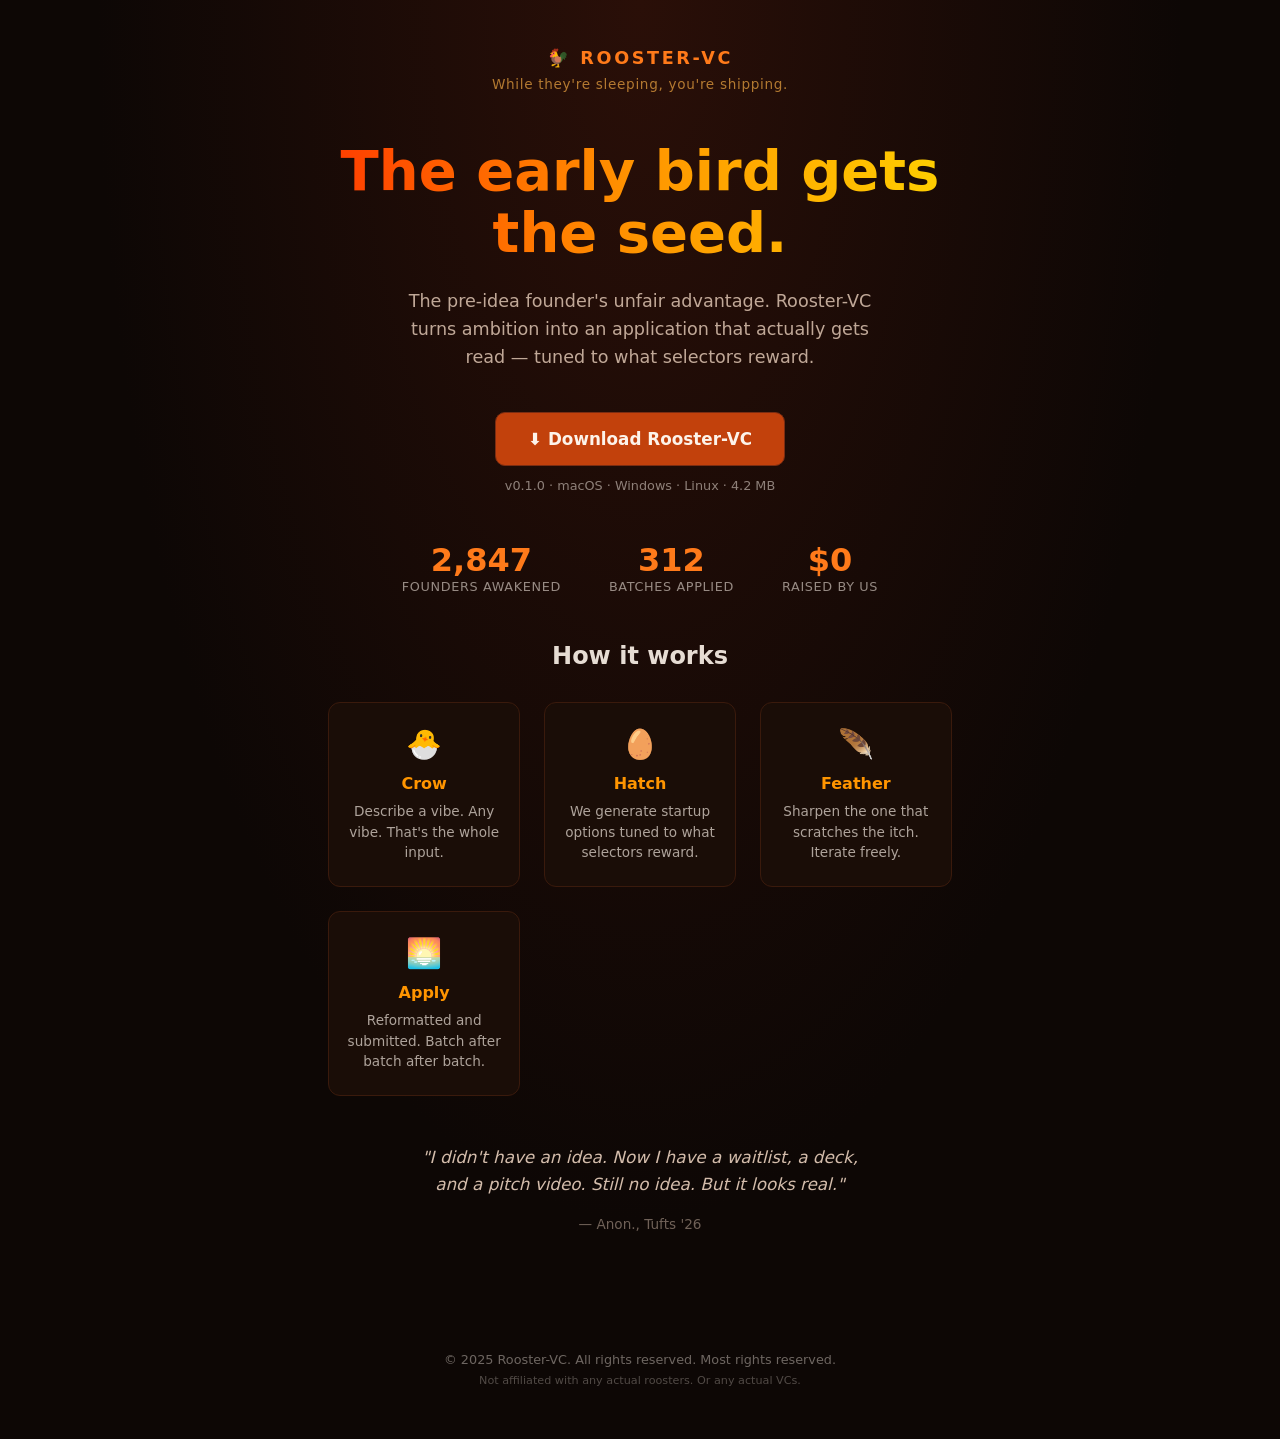
==== index.html @ cf25985c "SERIES A WHOOOO i have become death destryoer of worlds" ====
<!DOCTYPE html>
<html lang="en">
<head>
  <meta charset="UTF-8">
  <meta name="viewport" content="width=device-width, initial-scale=1.0">
  <title>Rooster-VC — While they're sleeping, you're shipping.</title>
  <link rel="stylesheet" href="style.css">
</head>
<body>
  <header>
    <div class="logo">🐓 ROOSTER-VC</div>
    <div class="tagline">While they're sleeping, you're shipping.</div>
  </header>

  <main>
    <h1>The early bird gets the seed.</h1>

    <p class="subhead">
      The pre-idea founder's unfair advantage. Rooster-VC turns ambition
      into an application that actually gets read — tuned to what
      selectors reward.
    </p>

    <div class="cta-block">
      <a href="#" class="download-btn" id="download">
        ⬇ Download Rooster-VC
      </a>
      <p class="meta">v0.1.0 · macOS · Windows · Linux · 4.2 MB</p>
    </div>

    <div class="stats">
      <div class="stat">
        <div class="num">2,847</div>
        <div class="label">founders awakened</div>
      </div>
      <div class="stat">
        <div class="num">312</div>
        <div class="label">batches applied</div>
      </div>
      <div class="stat">
        <div class="num">$0</div>
        <div class="label">raised by us</div>
      </div>
    </div>

    <section class="features">
      <h2>How it works</h2>
      <div class="grid">
        <div class="feature">
          <div class="icon">🐣</div>
          <h3>Crow</h3>
          <p>Describe a vibe. Any vibe. That's the whole input.</p>
        </div>
        <div class="feature">
          <div class="icon">🥚</div>
          <h3>Hatch</h3>
          <p>We generate startup options tuned to what selectors reward.</p>
        </div>
        <div class="feature">
          <div class="icon">🪶</div>
          <h3>Feather</h3>
          <p>Sharpen the one that scratches the itch. Iterate freely.</p>
        </div>
        <div class="feature">
          <div class="icon">🌅</div>
          <h3>Apply</h3>
          <p>Reformatted and submitted. Batch after batch after batch.</p>
        </div>
      </div>
    </section>

    <section class="quote">
      <p>"I didn't have an idea. Now I have a waitlist, a deck, and a
      pitch video. Still no idea. But it looks real."</p>
      <p class="attribution">— Anon., Tufts '26</p>
    </section>
  </main>

  <footer>
    <p>© 2025 Rooster-VC. All rights reserved. Most rights reserved.</p>
    <p class="fine">Not affiliated with any actual roosters. Or any actual VCs.</p>
  </footer>

  <script src="script.js"></script>
</body>
</html>
---- style.css ----
* { margin: 0; padding: 0; box-sizing: border-box; }

body {
  font-family: -apple-system, system-ui, sans-serif;
  background: #0d0705;
  background-image: radial-gradient(ellipse at top, #2a0f08 0%, #0d0705 60%);
  color: #fdf3ea;
  min-height: 100vh;
  padding: 3rem 2rem;
  display: flex;
  flex-direction: column;
  align-items: center;
  text-align: center;
}

header { margin-bottom: 3rem; }
.logo { font-size: 1.1rem; letter-spacing: 0.15em; font-weight: 800; color: #ff7a1a; }
.tagline {
  font-size: 0.85rem;
  opacity: 0.65;
  margin-top: 0.5rem;
  letter-spacing: 0.05em;
  color: #ffb347;
}

h1 {
  font-size: clamp(2rem, 6vw, 3.5rem);
  font-weight: 800;
  line-height: 1.1;
  margin-bottom: 1.5rem;
  max-width: 16ch;
  background: linear-gradient(90deg, #ff3d00, #ff9500, #ffd000);
  -webkit-background-clip: text;
  background-clip: text;
  color: transparent;
}

.subhead {
  font-size: 1.1rem;
  opacity: 0.75;
  max-width: 44ch;
  margin: 0 auto 2.5rem;
  line-height: 1.6;
  color: #f6dcc8;
}

.cta-block { margin-bottom: 3rem; }

.download-btn {
  display: inline-block;
  padding: 1rem 2rem;
  font-size: 1.05rem;
  font-weight: 700;
  background: #c2410c;
  color: #fdf3ea;
  text-decoration: none;
  border: 1px solid #7c2d12;
  border-radius: 10px;
  transition: background 0.15s, border-color 0.15s;
}

.download-btn:hover {
  background: #ea580c;
  border-color: #c2410c;
}
.download-btn:hover {
  transform: translateY(-2px);
  box-shadow: 0 0 36px rgba(255, 100, 0, 0.55);
}

.meta { font-size: 0.8rem; opacity: 0.5; margin-top: 0.8rem; }

.stats {
  display: flex;
  gap: 3rem;
  margin: 3rem 0;
  flex-wrap: wrap;
  justify-content: center;
}

.stat .num { font-size: 2rem; font-weight: 800; color: #ff7a1a; }
.stat .label {
  font-size: 0.8rem;
  opacity: 0.55;
  letter-spacing: 0.05em;
  text-transform: uppercase;
}

.features { max-width: 800px; margin: 3rem 0; }
.features h2 { font-size: 1.5rem; margin-bottom: 2rem; opacity: 0.9; }

.grid {
  display: grid;
  grid-template-columns: repeat(auto-fit, minmax(160px, 1fr));
  gap: 1.5rem;
}

.feature {
  background: #1a0d07;
  border: 1px solid #3a1a0c;
  border-radius: 12px;
  padding: 1.5rem 1rem;
  transition: border-color 0.15s, transform 0.15s;
}

.feature:hover { border-color: #ff7a1a; transform: translateY(-2px); }

.feature .icon { font-size: 1.8rem; margin-bottom: 0.8rem; }
.feature h3 { font-size: 1rem; margin-bottom: 0.5rem; color: #ff9500; }
.feature p { font-size: 0.85rem; opacity: 0.65; line-height: 1.5; }

.quote {
  max-width: 42ch;
  margin: 3rem auto;
  font-style: italic;
  font-size: 1.05rem;
  opacity: 0.85;
  line-height: 1.6;
  color: #f6dcc8;
}

.attribution { font-style: normal; font-size: 0.85rem; opacity: 0.5; margin-top: 1rem; }

footer {
  margin-top: 4rem;
  font-size: 0.8rem;
  opacity: 0.4;
  line-height: 1.8;
}

.fine { font-size: 0.7rem; opacity: 0.7; }
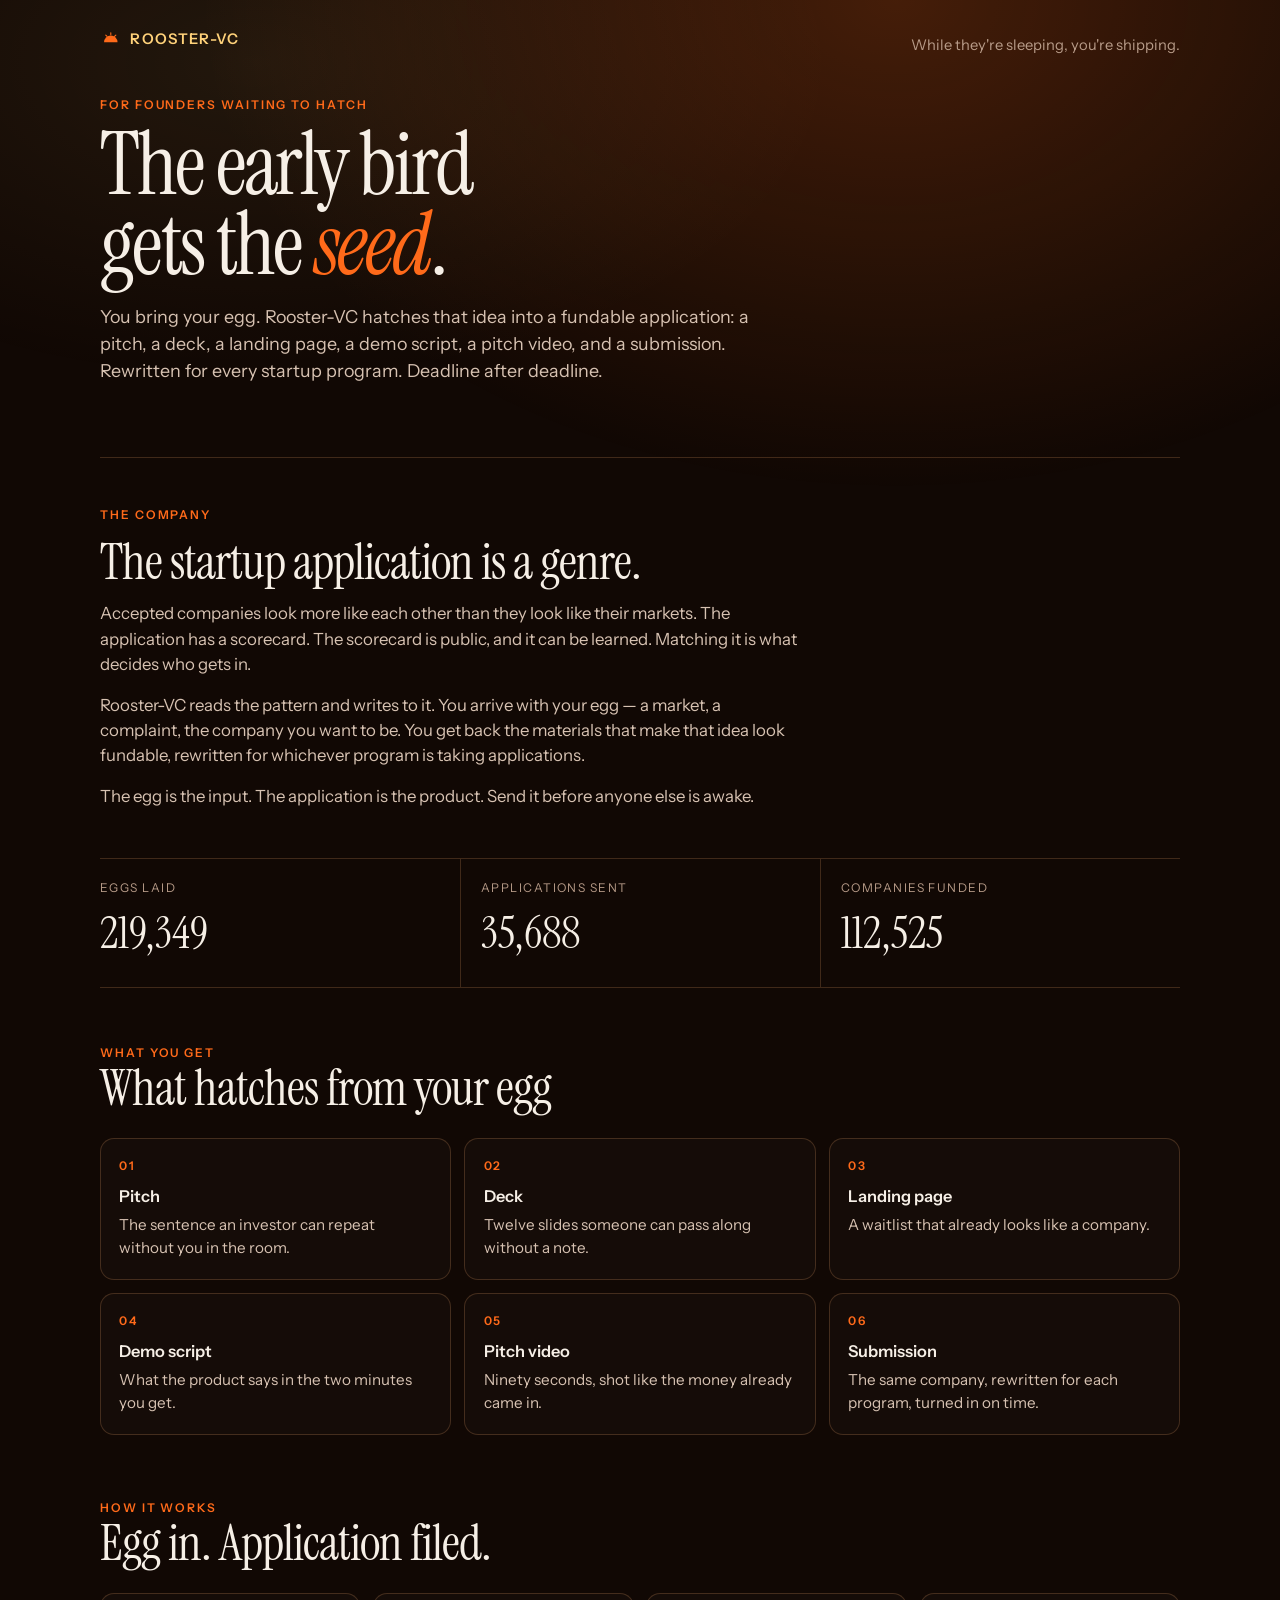
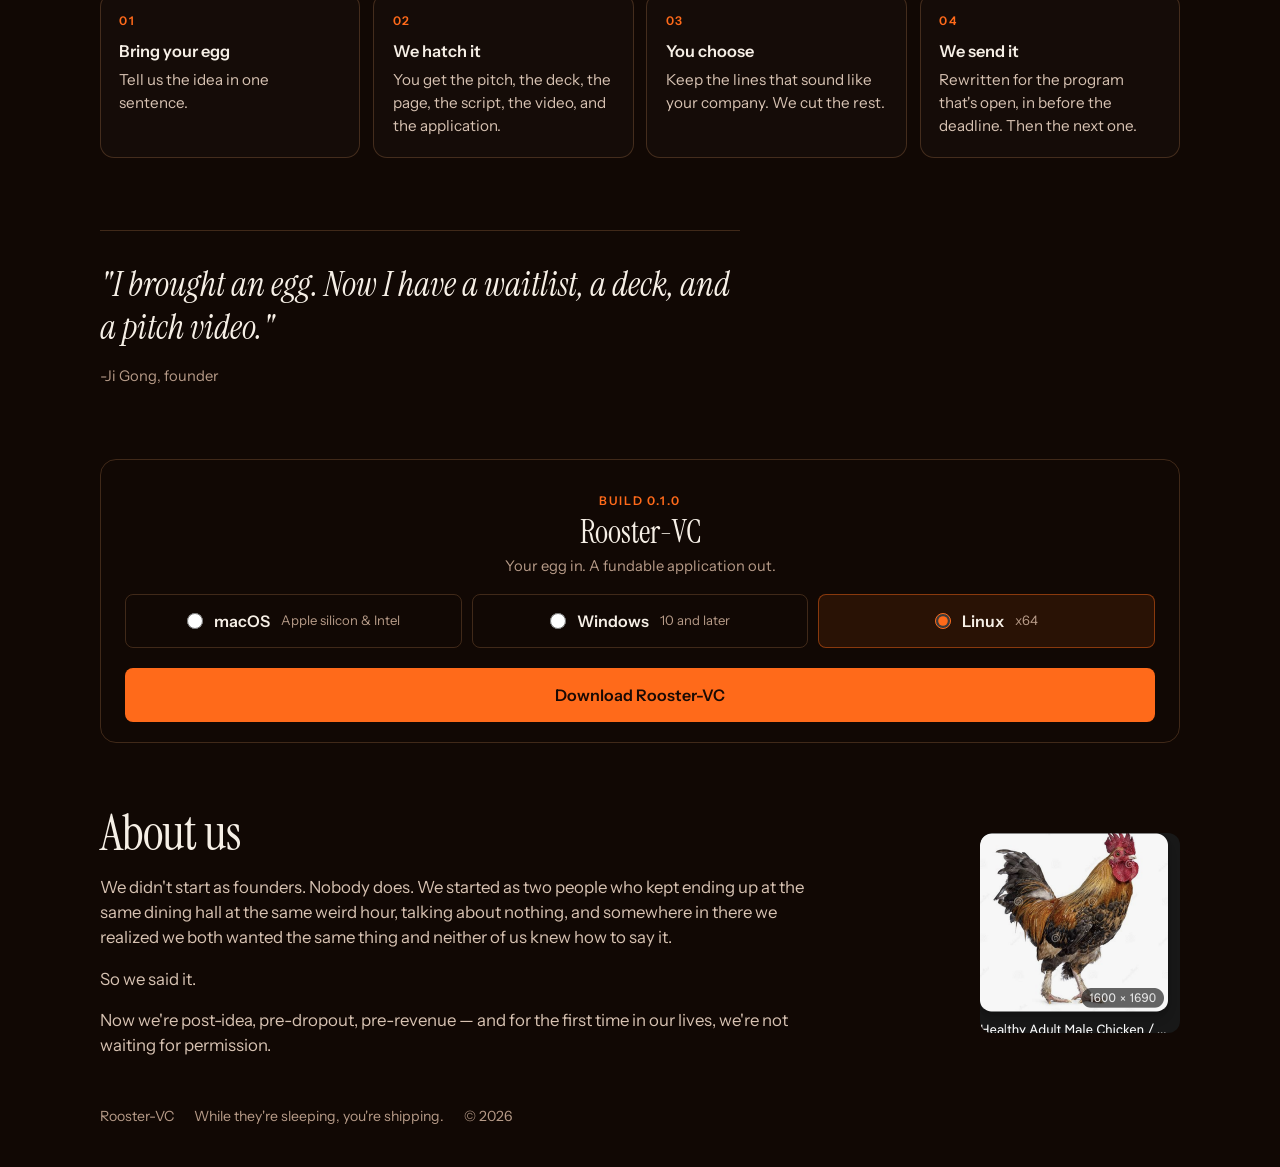
==== commit 4e6d89c5: "Publish the landing page so the egg, the paywall, and the download links are live. Co-authored-by: C" ====
--- a/index.html
+++ b/index.html
@@ -3,84 +3,211 @@
 <head>
   <meta charset="UTF-8">
   <meta name="viewport" content="width=device-width, initial-scale=1.0">
-  <title>Rooster-VC — While they're sleeping, you're shipping.</title>
+  <title>Rooster-VC — The early bird gets the seed.</title>
+  <meta name="description" content="You bring your egg. Rooster-VC hatches that idea into a fundable application: a pitch, a deck, a landing page, a demo script, a pitch video, and a submission. While they're sleeping, you're shipping.">
+  <meta property="og:title" content="Rooster-VC — The early bird gets the seed.">
+  <meta property="og:description" content="You bring your egg. Rooster-VC hatches that idea into a fundable application. While they're sleeping, you're shipping.">
+  <meta property="og:type" content="website">
+  <meta name="theme-color" content="#110804">
+  <link rel="icon" href="data:image/svg+xml,%3Csvg xmlns='http://www.w3.org/2000/svg' viewBox='0 0 32 32'%3E%3Crect width='32' height='32' rx='8' fill='%23110804'/%3E%3Cpath fill='%23ff7a1a' d='M6 21a10 10 0 0 1 20 0z'/%3E%3Cpath stroke='%23ffd27a' stroke-width='1.6' stroke-linecap='round' d='M16 7v3M8.5 10.5l2 2M23.5 10.5l-2 2'/%3E%3C/svg%3E">
+  <link rel="preconnect" href="https://fonts.googleapis.com">
+  <link rel="preconnect" href="https://fonts.gstatic.com" crossorigin>
+  <link href="https://fonts.googleapis.com/css2?family=Instrument+Sans:ital,wght@0,400;0,500;0,600;0,700;1,400&family=Instrument+Serif:ital@0;1&display=swap" rel="stylesheet">
   <link rel="stylesheet" href="style.css">
 </head>
 <body>
-  <header>
-    <div class="logo">🐓 ROOSTER-VC</div>
-    <div class="tagline">While they're sleeping, you're shipping.</div>
+  <header class="site-header">
+    <a class="wordmark" href="#top">
+      <svg class="mark" viewBox="0 0 32 32" aria-hidden="true">
+        <path fill="currentColor" d="M6 21a10 10 0 0 1 20 0z"/>
+        <path stroke="currentColor" stroke-width="1.6" stroke-linecap="round" d="M16 7v3M8.5 10.5l2 2M23.5 10.5l-2 2"/>
+      </svg>
+      Rooster-VC
+    </a>
+    <p class="tagline">While they're sleeping, you're shipping.</p>
   </header>
 
-  <main>
-    <h1>The early bird gets the seed.</h1>
-
-    <p class="subhead">
-      The pre-idea founder's unfair advantage. Rooster-VC turns ambition
-      into an application that actually gets read — tuned to what
-      selectors reward.
-    </p>
-
-    <div class="cta-block">
-      <a href="#" class="download-btn" id="download">
-        ⬇ Download Rooster-VC
-      </a>
-      <p class="meta">v0.1.0 · macOS · Windows · Linux · 4.2 MB</p>
+  <main id="top">
+    <section class="hero">
+      <div class="hero-copy">
+        <p class="kicker">For founders waiting to hatch</p>
+        <h1>The early bird gets the <em>seed</em>.</h1>
+        <p class="lede">
+          You bring your egg. Rooster-VC hatches that idea into a fundable
+          application: a pitch, a deck, a landing page, a demo script, a pitch
+          video, and a submission. Rewritten for every startup program.
+          Deadline after deadline.
+        </p>
+      </div>
+    </section>
+
+    <section class="blurb" id="company" aria-labelledby="blurb-title">
+      <p class="section-index">The company</p>
+      <h2 id="blurb-title">The startup application is a genre.</h2>
+      <div class="blurb-body">
+        <p>
+          Accepted companies look more like each other than they look like
+          their markets. The application has a scorecard. The scorecard is
+          public, and it can be learned. Matching it is what decides who
+          gets in.
+        </p>
+        <p>
+          Rooster-VC reads the pattern and writes to it. You arrive with your
+          egg — a market, a complaint, the company you want to be. You get
+          back the materials that make that idea look fundable, rewritten for
+          whichever program is taking applications.
+        </p>
+        <p>
+          The egg is the input. The application is the product. Send it
+          before anyone else is awake.
+        </p>
+      </div>
+    </section>
+
+    <dl class="ledger" aria-label="Running totals">
+      <div>
+        <dt>Eggs laid</dt>
+        <dd data-stat="vibes">2,847</dd>
+      </div>
+      <div>
+        <dt>Applications sent</dt>
+        <dd data-stat="batches">312</dd>
+      </div>
+      <div>
+        <dt>Companies funded</dt>
+        <dd data-stat="artifacts">6</dd>
+      </div>
+    </dl>
+
+    <section class="artifacts" aria-labelledby="artifacts-title">
+      <div class="section-head">
+        <p class="section-index">What you get</p>
+        <h2 id="artifacts-title">What hatches from your egg</h2>
+      </div>
+      <ol class="artifact-list">
+        <li>
+          <h3>Pitch</h3>
+          <p>The sentence an investor can repeat without you in the room.</p>
+        </li>
+        <li>
+          <h3>Deck</h3>
+          <p>Twelve slides someone can pass along without a note.</p>
+        </li>
+        <li>
+          <h3>Landing page</h3>
+          <p>A waitlist that already looks like a company.</p>
+        </li>
+        <li>
+          <h3>Demo script</h3>
+          <p>What the product says in the two minutes you get.</p>
+        </li>
+        <li>
+          <h3>Pitch video</h3>
+          <p>Ninety seconds, shot like the money already came in.</p>
+        </li>
+        <li>
+          <h3>Submission</h3>
+          <p>The same company, rewritten for each program, turned in on time.</p>
+        </li>
+      </ol>
+    </section>
+
+    <section class="method" aria-labelledby="method-title">
+      <div class="section-head">
+        <p class="section-index">How it works</p>
+        <h2 id="method-title">Egg in. Application filed.</h2>
+      </div>
+      <ol class="steps">
+        <li>
+          <h3>Bring your egg</h3>
+          <p>Tell us the idea in one sentence.</p>
+        </li>
+        <li>
+          <h3>We hatch it</h3>
+          <p>You get the pitch, the deck, the page, the script, the video, and the application.</p>
+        </li>
+        <li>
+          <h3>You choose</h3>
+          <p>Keep the lines that sound like your company. We cut the rest.</p>
+        </li>
+        <li>
+          <h3>We send it</h3>
+          <p>Rewritten for the program that's open, in before the deadline. Then the next one.</p>
+        </li>
+      </ol>
+    </section>
+
+    <figure class="quote">
+      <blockquote>
+        <p>"I brought an egg. Now I have a waitlist, a deck, and a pitch video."</p>
+      </blockquote>
+      <figcaption>-Ji Gong, founder</figcaption>
+    </figure>
+
+    <form class="release" id="release" aria-labelledby="release-title">
+      <p class="release-kicker" id="release-title">Build 0.1.0</p>
+      <p class="release-name">Rooster-VC</p>
+      <p class="release-note">Your egg in. A fundable application out.</p>
+
+      <fieldset>
+        <legend>Platform</legend>
+        <label class="platform">
+          <input type="radio" name="platform" value="macOS" checked>
+          <span class="platform-name">macOS</span>
+          <span class="platform-meta">Apple silicon &amp; Intel</span>
+        </label>
+        <label class="platform">
+          <input type="radio" name="platform" value="Windows">
+          <span class="platform-name">Windows</span>
+          <span class="platform-meta">10 and later</span>
+        </label>
+        <label class="platform">
+          <input type="radio" name="platform" value="Linux">
+          <span class="platform-name">Linux</span>
+          <span class="platform-meta">x64</span>
+        </label>
+      </fieldset>
+
+      <button type="submit" class="download-btn">Download Rooster-VC</button>
+    </form>
+
+    <section class="about" aria-labelledby="about-title">
+      <div class="about-copy">
+      <h2 id="about-title">About us</h2>
+      <div class="blurb-body">
+        <p>
+          We didn't start as founders. Nobody does. We started as two people
+          who kept ending up at the same dining hall at the same weird hour,
+          talking about nothing, and somewhere in there we realized we both
+          wanted the same thing and neither of us knew how to say it.
+        </p>
+        <p>So we said it.</p>
+        <p>
+          Now we're post-idea, pre-dropout, pre-revenue — and for the first
+          time in our lives, we're not waiting for permission.
+        </p>
+      </div>
+      </div>
+      <img class="about-cock" src="cock.png" alt="A rooster">
+    </section>
+  </main>
+
+  <footer class="site-footer">
+    <p>Rooster-VC</p>
+    <p>While they're sleeping, you're shipping.</p>
+    <p>© 2026</p>
+  </footer>
+
+  <dialog class="paywall" id="paywall" aria-labelledby="paywall-title">
+    <div class="paywall-card">
+      <p class="release-kicker">The hatch fee</p>
+      <h2 id="paywall-title">Pay up. Then we believe you.</h2>
+      <img class="paywall-qr" src="venmo.jpg" alt="Venmo QR code">
+      <button type="button" class="download-btn" id="paid">I promise I paid. Take me to the download.</button>
+      <button type="button" class="paywall-close" id="paywall-close" aria-label="Close">×</button>
     </div>
-
-    <div class="stats">
-      <div class="stat">
-        <div class="num">2,847</div>
-        <div class="label">founders awakened</div>
-      </div>
-      <div class="stat">
-        <div class="num">312</div>
-        <div class="label">batches applied</div>
-      </div>
-      <div class="stat">
-        <div class="num">$0</div>
-        <div class="label">raised by us</div>
-      </div>
-    </div>
-
-    <section class="features">
-      <h2>How it works</h2>
-      <div class="grid">
-        <div class="feature">
-          <div class="icon">🐣</div>
-          <h3>Crow</h3>
-          <p>Describe a vibe. Any vibe. That's the whole input.</p>
-        </div>
-        <div class="feature">
-          <div class="icon">🥚</div>
-          <h3>Hatch</h3>
-          <p>We generate startup options tuned to what selectors reward.</p>
-        </div>
-        <div class="feature">
-          <div class="icon">🪶</div>
-          <h3>Feather</h3>
-          <p>Sharpen the one that scratches the itch. Iterate freely.</p>
-        </div>
-        <div class="feature">
-          <div class="icon">🌅</div>
-          <h3>Apply</h3>
-          <p>Reformatted and submitted. Batch after batch after batch.</p>
-        </div>
-      </div>
-    </section>
-
-    <section class="quote">
-      <p>"I didn't have an idea. Now I have a waitlist, a deck, and a
-      pitch video. Still no idea. But it looks real."</p>
-      <p class="attribution">— Anon., Tufts '26</p>
-    </section>
-  </main>
-
-  <footer>
-    <p>© 2025 Rooster-VC. All rights reserved. Most rights reserved.</p>
-    <p class="fine">Not affiliated with any actual roosters. Or any actual VCs.</p>
-  </footer>
+  </dialog>
 
   <script src="script.js"></script>
 </body>
-</html>+</html>
--- a/style.css
+++ b/style.css
@@ -1,131 +1,500 @@
+:root {
+  --bg: #110804;
+  --ink: #f6efe6;
+  --muted: #d7c2b2;
+  --faint: #b79b88;
+  --line: rgba(255, 176, 110, 0.2);
+  --ember: #ff6a1a;
+  --ember-deep: #c2410c;
+  --gold: #ffd27a;
+  --card: #1b0d08;
+  --serif: "Instrument Serif", "Iowan Old Style", Palatino, Georgia, serif;
+  --sans: "Instrument Sans", -apple-system, BlinkMacSystemFont, "Segoe UI", sans-serif;
+}
+
 * { margin: 0; padding: 0; box-sizing: border-box; }
 
+html { scroll-behavior: smooth; }
+
 body {
-  font-family: -apple-system, system-ui, sans-serif;
-  background: #0d0705;
-  background-image: radial-gradient(ellipse at top, #2a0f08 0%, #0d0705 60%);
-  color: #fdf3ea;
+  font-family: var(--sans);
+  background: var(--bg);
+  color: var(--ink);
   min-height: 100vh;
-  padding: 3rem 2rem;
+  line-height: 1.5;
+}
+
+body::before {
+  content: "";
+  position: fixed;
+  inset: 0 0 auto;
+  height: 70vh;
+  background:
+    radial-gradient(ellipse at 70% 0%, rgba(255, 106, 26, 0.22), transparent 55%),
+    radial-gradient(ellipse at 20% 10%, rgba(255, 210, 122, 0.08), transparent 40%);
+  pointer-events: none;
+  z-index: -1;
+}
+
+a { color: inherit; }
+
+.site-header,
+main,
+.site-footer {
+  width: min(1080px, calc(100% - 2.5rem));
+  margin-inline: auto;
+}
+
+.site-header {
   display: flex;
-  flex-direction: column;
+  flex-wrap: wrap;
+  justify-content: space-between;
+  align-items: baseline;
+  gap: 0.5rem 1.5rem;
+  padding: 1.5rem 0 2.5rem;
+}
+
+.wordmark {
+  display: inline-flex;
   align-items: center;
+  gap: 0.55rem;
+  text-decoration: none;
+  font-weight: 600;
+  letter-spacing: 0.08em;
+  text-transform: uppercase;
+  font-size: 0.92rem;
+  color: var(--gold);
+}
+
+.mark {
+  width: 1.35rem;
+  height: 1.35rem;
+  color: var(--ember);
+}
+
+.tagline {
+  color: var(--faint);
+  font-size: 0.92rem;
+}
+
+.hero {
+  display: grid;
+  gap: 2.5rem;
+  padding-bottom: 4.5rem;
+}
+
+.kicker,
+.section-index,
+.release-kicker {
+  font-size: 0.75rem;
+  letter-spacing: 0.16em;
+  text-transform: uppercase;
+  color: var(--ember);
+  font-weight: 600;
+}
+
+h1 {
+  font-family: var(--serif);
+  font-weight: 400;
+  font-size: clamp(3.1rem, 8vw, 5.4rem);
+  line-height: 0.92;
+  letter-spacing: -0.03em;
+  max-width: 10ch;
+  margin: 0.7rem 0 1.25rem;
+}
+
+h1 em {
+  font-style: italic;
+  color: var(--ember);
+}
+
+.lede {
+  max-width: 42rem;
+  font-size: 1.12rem;
+  color: var(--muted);
+}
+
+.release {
   text-align: center;
-}
-
-header { margin-bottom: 3rem; }
-.logo { font-size: 1.1rem; letter-spacing: 0.15em; font-weight: 800; color: #ff7a1a; }
-.tagline {
-  font-size: 0.85rem;
-  opacity: 0.65;
-  margin-top: 0.5rem;
-  letter-spacing: 0.05em;
-  color: #ffb347;
-}
-
-h1 {
-  font-size: clamp(2rem, 6vw, 3.5rem);
-  font-weight: 800;
-  line-height: 1.1;
-  margin-bottom: 1.5rem;
-  max-width: 16ch;
-  background: linear-gradient(90deg, #ff3d00, #ff9500, #ffd000);
-  -webkit-background-clip: text;
-  background-clip: text;
-  color: transparent;
-}
-
-.subhead {
-  font-size: 1.1rem;
-  opacity: 0.75;
-  max-width: 44ch;
-  margin: 0 auto 2.5rem;
-  line-height: 1.6;
-  color: #f6dcc8;
-}
-
-.cta-block { margin-bottom: 3rem; }
+  width: 100%;
+  margin: 4.5rem auto 0;
+  background: transparent;
+  border: 1px solid var(--line);
+  border-radius: 16px;
+  padding: 2rem 1.5rem 1.25rem;
+}
+
+.release-name {
+  font-family: var(--serif);
+  font-size: 2rem;
+  line-height: 1;
+  margin: 0.35rem 0 0.45rem;
+}
+
+.release-note {
+  color: var(--faint);
+  font-size: 0.92rem;
+  margin-bottom: 1.1rem;
+}
+
+fieldset {
+  border: 0;
+  display: grid;
+  gap: 0.6rem;
+  margin: 0 0 1.25rem;
+}
+
+legend {
+  position: absolute;
+  width: 1px;
+  height: 1px;
+  overflow: hidden;
+  clip: rect(0 0 0 0);
+}
+
+.platform {
+  display: flex;
+  justify-content: center;
+  align-items: center;
+  gap: 0.7rem;
+  padding: 0.85rem 1rem;
+  border-radius: 8px;
+  border: 1px solid var(--line);
+  cursor: pointer;
+}
+
+.platform:has(input:checked) {
+  background: rgba(255, 106, 26, 0.1);
+  border-color: rgba(255, 106, 26, 0.45);
+}
+
+.platform:has(input:focus-visible) {
+  outline: 2px solid var(--gold);
+  outline-offset: 2px;
+}
+
+.platform input {
+  accent-color: var(--ember);
+  width: 1rem;
+  height: 1rem;
+}
+
+.platform-name { font-weight: 600; }
+
+.platform-meta {
+  color: var(--faint);
+  font-size: 0.82rem;
+}
 
 .download-btn {
-  display: inline-block;
-  padding: 1rem 2rem;
+  width: 100%;
+  appearance: none;
+  border: 0;
+  cursor: pointer;
+  font: inherit;
+  font-weight: 600;
+  font-size: 1rem;
+  color: #1a0a04;
+  background: var(--ember);
+  border-radius: 8px;
+  padding: 0.95rem 1.2rem;
+}
+
+.download-btn:hover { background: #ff7d33; }
+
+.download-btn:focus-visible {
+  outline: 2px solid var(--gold);
+  outline-offset: 3px;
+}
+
+.paywall {
+  border: 0;
+  padding: 0;
+  margin: auto;
+  background: transparent;
+  color: var(--ink);
+  width: min(24rem, calc(100vw - 2rem));
+  height: fit-content;
+  opacity: 0;
+  transform: translateY(12px);
+  transition:
+    opacity 0.4s ease,
+    transform 0.4s ease,
+    overlay 0.4s ease allow-discrete,
+    display 0.4s ease allow-discrete;
+}
+
+.paywall[open] {
+  opacity: 1;
+  transform: none;
+}
+
+@starting-style {
+  .paywall[open] {
+    opacity: 0;
+    transform: translateY(12px);
+  }
+}
+
+.paywall::backdrop {
+  background: rgba(8, 4, 2, 0);
+  backdrop-filter: blur(0);
+  transition:
+    background 0.45s ease,
+    backdrop-filter 0.45s ease,
+    overlay 0.45s ease allow-discrete,
+    display 0.45s ease allow-discrete;
+}
+
+.paywall[open]::backdrop {
+  background: rgba(8, 4, 2, 0.55);
+  backdrop-filter: blur(18px);
+}
+
+@starting-style {
+  .paywall[open]::backdrop {
+    background: rgba(8, 4, 2, 0);
+    backdrop-filter: blur(0);
+  }
+}
+
+.paywall-card {
+  position: relative;
+  width: 100%;
+  text-align: center;
+  background: #1a0d08;
+  border: 1px solid var(--line);
+  border-radius: 16px;
+  padding: 1.75rem 1.4rem 1.4rem;
+}
+
+.paywall-card h2 {
+  font-family: var(--serif);
+  font-weight: 400;
+  font-size: clamp(1.8rem, 4vw, 2.3rem);
+  line-height: 1.05;
+  margin: 0.4rem 0 0;
+}
+
+.paywall-qr {
+  width: min(100%, 16rem);
+  height: auto;
+  display: block;
+  margin: 1.1rem auto 1.25rem;
+  border-radius: 8px;
+  background: #fff;
+}
+
+.paywall-close {
+  position: absolute;
+  top: 0.55rem;
+  right: 0.7rem;
+  border: 0;
+  background: transparent;
+  color: var(--faint);
+  font: inherit;
+  font-size: 1.5rem;
+  line-height: 1;
+  cursor: pointer;
+  padding: 0.2rem 0.35rem;
+}
+
+.paywall-close:hover { color: var(--ink); }
+
+.blurb {
+  display: grid;
+  gap: 0.8rem;
+  padding: 3rem 0;
+  border-top: 1px solid var(--line);
+}
+
+.blurb h2,
+.section-head h2,
+.about h2 {
+  font-family: var(--serif);
+  font-weight: 400;
+  font-size: clamp(2rem, 4vw, 3.1rem);
+  line-height: 1.05;
+  letter-spacing: -0.02em;
+}
+
+.blurb-body {
+  display: grid;
+  gap: 1rem;
+  max-width: 44rem;
+  color: var(--muted);
   font-size: 1.05rem;
-  font-weight: 700;
-  background: #c2410c;
-  color: #fdf3ea;
-  text-decoration: none;
-  border: 1px solid #7c2d12;
-  border-radius: 10px;
-  transition: background 0.15s, border-color 0.15s;
-}
-
-.download-btn:hover {
-  background: #ea580c;
-  border-color: #c2410c;
-}
-.download-btn:hover {
-  transform: translateY(-2px);
-  box-shadow: 0 0 36px rgba(255, 100, 0, 0.55);
-}
-
-.meta { font-size: 0.8rem; opacity: 0.5; margin-top: 0.8rem; }
-
-.stats {
+}
+
+.about {
+  margin-top: 4rem;
+  display: grid;
+  gap: 1.75rem;
+  align-items: center;
+}
+
+.about h2 { margin-bottom: 1rem; }
+
+.about-cock {
+  width: min(100%, 22rem);
+  height: auto;
+  display: block;
+  justify-self: end;
+  border-radius: 12px;
+}
+
+.ledger {
+  display: grid;
+  grid-template-columns: repeat(3, 1fr);
+  border-top: 1px solid var(--line);
+  border-bottom: 1px solid var(--line);
+}
+
+.ledger div { padding: 1.25rem 0; }
+
+.ledger div + div {
+  border-left: 1px solid var(--line);
+  padding-left: 1.25rem;
+}
+
+.ledger dt {
+  color: var(--faint);
+  font-size: 0.75rem;
+  letter-spacing: 0.12em;
+  text-transform: uppercase;
+}
+
+.ledger dd {
+  font-family: var(--serif);
+  font-size: clamp(2rem, 4vw, 2.8rem);
+  margin-top: 0.2rem;
+  font-variant-numeric: tabular-nums;
+  transition: color 0.8s ease;
+}
+
+.ledger dd.is-up { color: var(--gold); }
+
+.artifacts,
+.method {
+  padding: 3.5rem 0 0.5rem;
+}
+
+.section-head { margin-bottom: 1.5rem; }
+
+.artifact-list,
+.steps {
+  list-style: none;
+  display: grid;
+  gap: 0.8rem;
+}
+
+.artifact-list li,
+.steps li {
+  padding: 1.15rem 1.15rem 1.2rem;
+  border: 1px solid var(--line);
+  border-radius: 14px;
+  background: rgba(255, 244, 232, 0.02);
+}
+
+.artifact-list h3,
+.steps h3 {
+  font-size: 1.02rem;
+  font-weight: 600;
+  margin-bottom: 0.35rem;
+}
+
+.artifact-list p,
+.steps p {
+  color: var(--muted);
+  font-size: 0.95rem;
+}
+
+.artifact-list li::before,
+.steps li::before {
+  display: block;
+  margin-bottom: 0.55rem;
+  color: var(--ember);
+  font-size: 0.75rem;
+  letter-spacing: 0.14em;
+  font-weight: 600;
+}
+
+.artifact-list li:nth-child(1)::before { content: "01"; }
+.artifact-list li:nth-child(2)::before { content: "02"; }
+.artifact-list li:nth-child(3)::before { content: "03"; }
+.artifact-list li:nth-child(4)::before { content: "04"; }
+.artifact-list li:nth-child(5)::before { content: "05"; }
+.artifact-list li:nth-child(6)::before { content: "06"; }
+
+.steps li:nth-child(1)::before { content: "01"; }
+.steps li:nth-child(2)::before { content: "02"; }
+.steps li:nth-child(3)::before { content: "03"; }
+.steps li:nth-child(4)::before { content: "04"; }
+
+.quote {
+  margin: 4rem 0 1rem;
+  padding-top: 2rem;
+  border-top: 1px solid var(--line);
+  max-width: 40rem;
+}
+
+.quote blockquote p {
+  font-family: var(--serif);
+  font-style: italic;
+  font-size: clamp(1.6rem, 3vw, 2.15rem);
+  line-height: 1.25;
+}
+
+.quote figcaption {
+  margin-top: 1rem;
+  color: var(--faint);
+  font-size: 0.92rem;
+}
+
+.site-footer {
   display: flex;
-  gap: 3rem;
-  margin: 3rem 0;
   flex-wrap: wrap;
-  justify-content: center;
-}
-
-.stat .num { font-size: 2rem; font-weight: 800; color: #ff7a1a; }
-.stat .label {
-  font-size: 0.8rem;
-  opacity: 0.55;
-  letter-spacing: 0.05em;
-  text-transform: uppercase;
-}
-
-.features { max-width: 800px; margin: 3rem 0; }
-.features h2 { font-size: 1.5rem; margin-bottom: 2rem; opacity: 0.9; }
-
-.grid {
-  display: grid;
-  grid-template-columns: repeat(auto-fit, minmax(160px, 1fr));
-  gap: 1.5rem;
-}
-
-.feature {
-  background: #1a0d07;
-  border: 1px solid #3a1a0c;
-  border-radius: 12px;
-  padding: 1.5rem 1rem;
-  transition: border-color 0.15s, transform 0.15s;
-}
-
-.feature:hover { border-color: #ff7a1a; transform: translateY(-2px); }
-
-.feature .icon { font-size: 1.8rem; margin-bottom: 0.8rem; }
-.feature h3 { font-size: 1rem; margin-bottom: 0.5rem; color: #ff9500; }
-.feature p { font-size: 0.85rem; opacity: 0.65; line-height: 1.5; }
-
-.quote {
-  max-width: 42ch;
-  margin: 3rem auto;
-  font-style: italic;
-  font-size: 1.05rem;
-  opacity: 0.85;
-  line-height: 1.6;
-  color: #f6dcc8;
-}
-
-.attribution { font-style: normal; font-size: 0.85rem; opacity: 0.5; margin-top: 1rem; }
-
-footer {
-  margin-top: 4rem;
-  font-size: 0.8rem;
-  opacity: 0.4;
-  line-height: 1.8;
-}
-
-.fine { font-size: 0.7rem; opacity: 0.7; }+  gap: 0.4rem 1.25rem;
+  padding: 3rem 0 2.5rem;
+  color: var(--faint);
+  font-size: 0.88rem;
+}
+
+@media (min-width: 720px) {
+  .artifact-list { grid-template-columns: 1fr 1fr; }
+  .steps { grid-template-columns: 1fr 1fr; }
+  .release fieldset { grid-template-columns: repeat(3, 1fr); }
+  .about {
+    grid-template-columns: minmax(0, 1fr) auto;
+    gap: 3rem;
+  }
+}
+
+@media (min-width: 900px) {
+  .site-header { padding-top: 1.75rem; }
+
+  .artifact-list { grid-template-columns: 1fr 1fr 1fr; }
+  .steps { grid-template-columns: repeat(4, 1fr); }
+}
+
+@media (max-width: 560px) {
+  .ledger { grid-template-columns: 1fr; }
+  .ledger div + div {
+    border-left: 0;
+    padding-left: 0;
+    border-top: 1px solid var(--line);
+  }
+}
+
+@media (prefers-reduced-motion: reduce) {
+  html { scroll-behavior: auto; }
+  .download-btn { transition: none; }
+  .ledger dd { transition: none; }
+  .paywall,
+  .paywall::backdrop { transition: none; }
+}
+
+:focus-visible {
+  outline: 2px solid var(--gold);
+  outline-offset: 3px;
+}
